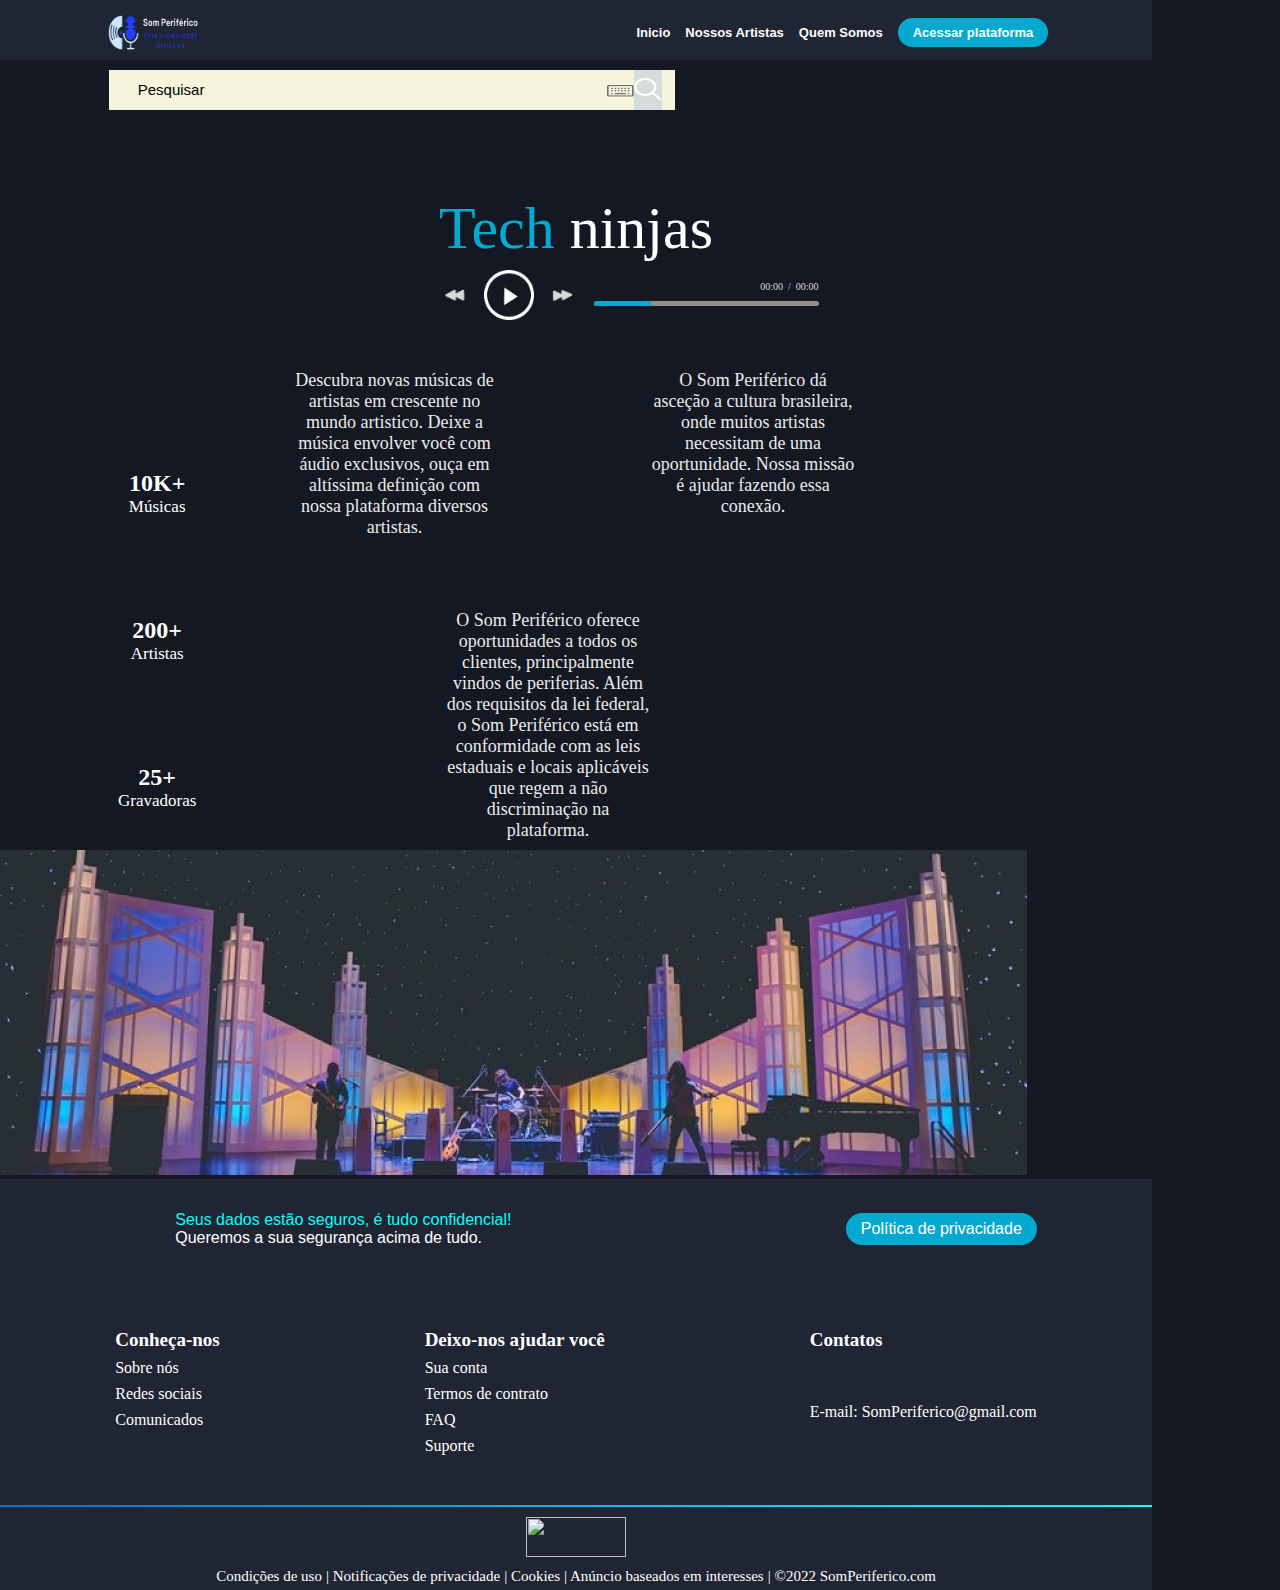
==== Empregador/index.html @ e1237bff "subindo projeto" ====
<!DOCTYPE html>
<html lang="pt-br">

<head>
    <meta charset="UTF-8">
    <meta http-equiv="X-UA-Compatible" content="IE=edge">
    <meta name="viewport" content="width=device-width, initial-scale=1.0">
    <link rel="stylesheet" href="./css/style.css">
    <title>Login Empregador</title>
</head>

<body>
    <main>
        <header>
            <nav>
                <img src="img/som_horizontal-1-removebg-preview 1.png" alt="logo" id="logo">

                <ul class="menu-principal" id="menu-principal">
                    <li> <a href="#">Inicio</a> </li>
                    <li> <a href="#">Nossos Artistas</a> </li>
                    <li> <a href="#">Quem Somos</a> </li>
                    <li> <a href="./login/index.html" class="acessar">Acessar plataforma</a> </li>
                </ul>
            </nav>
        </header>

        <div id="sub-header">


            <div id="barra">
                <input type="search" id="search" name="search" placeholder="Pesquisar">
                <img src="img/teclado.png" alt="teclado" id="teclado">

            </div>

            <button type="submit" aria-label="search" id="searche">
                <img src="img/search.png">
            </button>
           
            <div id="perfil" alt="perfil">
                <img src="img/amanda.jpg" alt="perfil">
            </div>
        </div>

        <section class="section-1">
            <div class="esquerda">
                <span class="titulo pulsar"><span>Tech</span> ninjas</span>
                <div class="player">
                    <img src="img/back.png" alt="" class="back" id="back" />
                    <img src="img/play.png" alt="" class="play" id="play" />
                    <img src="img/next.png" alt="" class="next" id="next" />
                    <div class="progresso">
                        <span>
                            <span class="atual" id="atual">00:00 </span> &nbsp; / &nbsp; <span class="total" id="total">
                                00:00</span>
                        </span>
                        <input type="range" class="" id="progresso" value="25">
                    </div>
                </div>
            </div>
        </section>

        <section id="section2">
            <article>
                <h2 class="parceirasMais">10K+</h2>
                <p class="nameParcerias">Músicas</p>

                <h2 class="parceirasMais">200+</h2>
                <p class="nameParcerias">Artistas</p>

                <h2 class="parceirasMais">25+</h2>
                <p class="nameParcerias">Gravadoras</p>
            </article>
        </section>

        <section id="section3">
            <article>
                <div class="txtsSct3" id="txt1Sct3">
                    <p>Descubra novas músicas de artistas em crescente no mundo artistico.
                        Deixe a música envolver você com áudio exclusivos, ouça em altíssima definição com nossa
                        plataforma diversos artistas.</p>
                </div>

                <div class="txtsSct3">
                    <p>O Som Periférico dá asceção a cultura brasileira, onde muitos artistas necessitam de uma
                        oportunidade. Nossa missão é ajudar fazendo essa conexão.</p>
                </div>

                <div class="txtsSct3">
                    <p>O Som Periférico oferece oportunidades a todos os clientes, principalmente vindos de periferias.
                        Além dos requisitos da lei federal, o Som Periférico está em conformidade com as leis estaduais
                        e locais aplicáveis ​​que regem a não discriminação na plataforma.</p>
                </div>

            </article>




        </section>
        <div class="backimage"><img src="img/bkd.png" alt="" id="bkd"></div>

  




        <footer>
            <div class="privacidade">
                <div>
                    <img src="./img/home/cadeado.png" alt="">
                    <div>
                        <p class="destaque">Seus dados estão seguros, é tudo confidencial!</p>
                        <p>Queremos a sua segurança acima de tudo.</p>
                    </div>
                </div>
                <div>

                    <a href="#" class="acessar">Política de privacidade</a>
                </div>
            </div>
            <div class="navegacao">
                <div>
                    <h5>Conheça-nos</h5>
                    <span>Sobre nós</span>
                    <span>Redes sociais</span>
                    <span>Comunicados</span>
                </div>
                <div>
                    <h5>Deixo-nos ajudar você</h5>
                    <span>Sua conta</span>
                    <span>Termos de contrato</span>
                    <span>FAQ</span>
                    <span>Suporte</span>
                </div>
                <div>
                    <h5>Contatos</h5>
                    <div class="redes">
                        <img src="./img/home/face.png" alt="" />
                        <img src="./img/home/insta.png" alt="" />
                        <img src="./img/home/twitter.png" alt="" />
                    </div>
                    <br>
                    <span>E-mail: SomPeriferico@gmail.com</span>
                </div>
            </div>
            <div class="fim-footer">
                <img src="/img/newl.png" class="logo" alt="">
                <div>
                    <span>Condições de uso</span>
                    <span> | </span>
                    <span>Notificações de privacidade</span>
                    <span> | </span>
                    <span>Cookies</span>
                    <span> | </span>
                    <span>Anúncio baseados em interesses</span>
                    <span> | </span>
                    <span>&copy;2022 SomPeriferico.com</span>
                </div>
            </div>
        </footer>


</body>

</html>
---- Empregador/css/style.css ----
* {
    margin: 0;
    padding: 0;
    box-sizing: border-box;
}

body {
    font-family: "Alef";
    background-color: #141822;
    width: 100%;
    height: 800px;
}

main {
    width: 90%;

}

header {
    background-color: #1f2532;
    width: 100%;
    height: 60px;
}

a {
    color: inherit;
    text-decoration: none;
}

li {
    list-style: none;
}



header nav {
    display: flex;
    justify-content: space-between;
    width: 82%;
    margin: 0 auto;
    padding: 30px 0;
    padding-top: 15px;
    align-items: center;
}

#logo {
    width: 100px;
    height: 35px;
}

.menu-principal {
    color: #fff;
    display: flex;
    gap: 15px;
    font-size: 13px;
    font-family: "Roboto", sans-serif;
    font-weight: 600;
}

.acessar {
    color: #fff;
    background-color: #05a9d0;
    padding: 7px 15px;
    border-radius: 25px;
}

/* ---------------------------------------------- */

#sub-header {
    width: 81.5%;
    /*background-color: rgb(246, 246, 0); */
    height: 40px;
    display: flex;
    margin-left: 9.5%;
    justify-content: space-between;

    text-align: center;

}

#menu_icon {
    width: 100%;
    height: 27px;
    display: flex;
}

#menu-hamburguer {
    height: 20px;
    margin-top: 10px;
    justify-content: center;
}

#barra {

    justify-content: center;
    display: flex;
    flex-direction: row;
}

#search {
   margin-top: 10px;
    width: 566px;
    background-color: beige;
    height: 40px;
    border: none;
    float: left;
}

#teclado {
    
    width: 26.62px;
    height: 11.5px;
    margin-left: -68px;
    margin-top: 25px;
}

#searche {
    margin-top: 10px;
    width: 66px;
    height: 40px;
    background-color: rgba(189, 201, 215, 0.58);
    cursor: pointer;
    border: none;
    margin-right: 605px;
  
}

#searche:hover {
    background-color: rgba(41, 67, 96, 0.58);
    border: none;
}

#mic {
    height: 30px;
    margin-left: 72px;
    margin-top: 5px;

}

#perfil img {
    width: 40px;
    height: 40px;
    border-radius: 100%;
    /* background-color: aqua; */
    margin-left: 75px;
}

/* ---------------------------------------------- */
.section-1 {
    padding-top: 44px;
    padding-bottom: 50px;
    display: flex;
    font-family: 'Breve-Sans-Text-Medium';
    font-weight: 500;
    overflow-x: hidden;
}

.section-1 .esquerda {
    color: #fff;
    width: 50%;
    display: flex;
    flex-direction: column;
    align-items: center;
    padding-top: 50px;
    margin-left: 25%;
}

.section-1 .titulo span {
    color: #05a9d0;
}

.section-1 .titulo {
    font-size: 60px;
}

.section-1 .esquerda p {
    font-size: 50px;
    width: 75%;
    margin-top: 15px;
    margin-left: 125px;
    line-height: 0.9;
}

.section-1 .esquerda .player {
    margin-top: 7px;
}

.section-1 .esquerda .player {
    display: flex;
    gap: 5px;
    margin-left: 110px;
    align-items: center;
}

.esquerda .player span {
    display: flex;
    justify-content: flex-end;
}

.back,
.next {
    width: 25px;
    height: 15px;
    cursor: pointer;
}

.play {
    cursor: pointer;
    width: 50px;
    height: 50px;
    margin: 0 10px;
}

.progresso {
    margin-left: 15px;
    width: 225px;
}

.progresso span {
    font-size: 10px;
    color: #d9d9d9;
}

.progresso input {
    overflow: hidden;
    width: 100%;
    -webkit-appearance: none;
    height: 5px;
    border-radius: 10px;
    background-color: #948b8b;
    cursor: pointer;
}

.progresso input::-webkit-slider-thumb {
    -webkit-appearance: none;
    width: 1px;
    height: 20px;
    background: #05a9d0;
    box-shadow: -400px 0 0 400px #05a9d0;
}

.pulse {
    animation: pulse 0.7s infinite;

    animation-direction: alternate;
    -webkit-animation-name: pulse;
    animation-name: pulse;
}

@-webkit-keyframes pulse {
    0% {
        /* -webkit-transform: scale(1); */
        -webkit-filter: brightness(100%);
    }

    100% {
        /* -webkit-transform: scale(1.1); */
        -webkit-filter: brightness(200%);
    }
}

@keyframes pulse {
    0% {
        /* transform: scale(1); */
        filter: brightness(100%);
    }

    100% {
        /* transform: scale(1.1); */
        filter: brightness(200%);
    }
}

#section2 {
    width: 20%;
    height: 450px;
    /* background-color: rebeccapurple; */
    margin-left: 42px;
    float: left;
}

.parceirasMais {
    font-size: 48px bold;
    text-align: center;
    font-family: 'BreveSansText-SemiBolda';
    color: white;
    padding-top: 100px;
}

.nameParcerias {
    font-size: 17px;
    font-family: 'BreveSansText-Medium';
    color: white;
    text-align: center;
}

#section3 {
    width: 76%;
    height: 249px;
    margin-left: 25px;
    /* background: tomato; */
    margin-left: 292px;
}

#txt1Sct3 {
    margin-left: 0px;
}

.txtsSct3 {
    width: 205px;
    height: 240px;
    font-size: 18px;
    font-style: normal;
    color: rgb(235, 235, 235);
    text-align: center;
    float: left;
    margin-left: 153.5px;
}
::placeholder
{

    color: rgb(0, 0, 0);
    font-size: 15px;
    font-style: normal;
    text-align: start;
    padding-left: 5%;
}

#bkd {


 
}

#musicos {
    width: 100%;
    height: 992px;
    /* background-color: aquamarine; */
    clear: both;
   margin-top: 200px;
}

#generos1 {
    background-color: #3C3C44;
    color: #05A9D0;
}

#generos1 h2 {
    margin-left: 40px;

}

#artistas {
    justify-content: space-between;
    display: flex;
    flex-direction: column;
}

/*-------------------section-container.-----------------------------*/


h1 {
    text-align: center;
    margin: 1em 0;
    font-family: sans-serif;
}

.container {
    /* background-color: aqua; */
    bottom: 965px;
    position: absolute;
    padding: 15px;
    max-width: 100%;
    height: 390px;
    margin: 0 auto;
}

.gallery-wrapper {
    overflow-x: auto;
}

.arrow-left,
.arrow-right {
    position: absolute;
    top: 0;
    left: 0;
    right: auto;
    bottom: 0;
    font-size: 20px;
    line-height: 250px;
    width: 40px;
    height: 390px;
    color: #fff;
    transition: all 600ms ease-in-out;
    background: linear-gradient(to left, transparent 0%, black 200%);
    opacity: 0.3;
    cursor: pointer;
    border: none;
}

.arrow-left:hover,
.arrow-right:hover {
    opacity: 1;
}

.arrow-right {
    right: 0;
    left: auto;
    text-align: right;
    background: linear-gradient(to right, transparent 0%, black 200%);
}
/*------------------------------------*/    


h1 {
    text-align: center;
    margin: 1em 0;
    font-family: sans-serif;
}

.container {
    position: relative;
    padding: 15px;
    max-width: 90%;
    margin: 0 auto;
}

.gallery-wrapper {
    overflow-x: auto;
}

.arrow-left,
.arrow-right {
    position: absolute;
    top: 0;
    left: 0;
    right: auto;
    bottom: 0;
    font-size: 20px;
    line-height: 250px;
    width: 40px;
    height: 280px;
    color: #fff;
    transition: all 600ms ease-in-out;
    background: linear-gradient(to left, transparent 0%, black 200%);
    opacity: 0.3;
    cursor: pointer;
    border: none;
}

.arrow-left:hover,
.arrow-right:hover {
    opacity: 1;
}

.arrow-right {
    right: 0;
    left: auto;
    text-align: right;
    background: linear-gradient(to right, transparent 0%, black 200%);
}

.gallery {
    display: flex;
    flex-flow: row nowrap;
    gap: 15px;
}

.item {
    width: 250px;
    height: 250px;
    flex-shrink: 0;
    transition: all 600ms ease-in-out;
    opacity: 0.5;
}

.current-item {
    opacity: 1;
}
/*------------------------------------------*/
.perfil {
    position: absolute;
    width: 263.55px;
    height: 358.17px;
    background: #1F2532;
    box-shadow: 0px 0px 5.98984px rgba(0, 0, 0, 0.8);
    border-radius: 11.9797px;
}

#luz {
    position: absolute;
    width: 251.39px;
    height: 272.66px;
    left: 20.25px;
    top: 99px;
    background: linear-gradient(90deg, rgba(0, 113, 227, 0.2) 0%, rgba(11, 252, 250, 0.2) 30.21%, rgba(11, 252, 250, 0.2) 69.79%, rgba(0, 113, 227, 0.2) 100%);
    filter: blur(33.5431px);
    transform: rotate(2deg);
}
.img_perfil{
    position: absolute;
    top: 27px;
    left: 47px;
    width: 204.54px;
    height: 204.54px;
    border-radius: 50%;
}
.txt-perfil{
    text-align: center;
    width: 100%;
    position: absolute;
    color: #fff;
    margin-top: 275px;
}


.perfil-II {
    position: relative;
    width: 263.55px;
    height: 358.17px;
    background: #1F2532;
    box-shadow: 0px 0px 5.98984px rgba(0, 0, 0, 0.8);
    border-radius: 11.9797px;
    left: 295px;
}

#luz-II {
    position: absolute;
    width: 251.39px;
    height: 272.66px;
    left: 20.25px;
    top: 99px;
    background: linear-gradient(90deg, rgba(0, 113, 227, 0.2) 0%, rgba(11, 252, 250, 0.2) 30.21%, rgba(11, 252, 250, 0.2) 69.79%, rgba(0, 113, 227, 0.2) 100%);
    filter: blur(33.5431px);
    transform: rotate(2deg);
}
.txt-perfil-II{
    text-align: center;
    width: 100%;
    position: absolute;
    color: #fff;
    margin-top: 275px;
}
.img_perfil-II{
    position: relative;
    bottom:  341px;
    left: 325px;
    width: 204.54px;
    height: 204.54px;
    border-radius: 50%;
}

/*------------------------------------------------*/

.perfil-III {
    position: relative;
    width: 263.55px;
    height: 358.17px;
    background: #1F2532;
    box-shadow: 0px 0px 5.98984px rgba(0, 0, 0, 0.8);
    border-radius: 11.9797px;
    left: 595px;
    bottom: 565px;
}

#luz-III {
    position: absolute;
    width: 251.39px;
    height: 272.66px;
    left: 20.25px;
    top: 99px;
    background: linear-gradient(90deg, rgba(0, 113, 227, 0.2) 0%, rgba(11, 252, 250, 0.2) 30.21%, rgba(11, 252, 250, 0.2) 69.79%, rgba(0, 113, 227, 0.2) 100%);
    filter: blur(33.5431px);
    transform: rotate(2deg);
}
.txt-perfil-III{
    text-align: center;
    width: 100%;
    position: relative;
    color: #fff;
    top: 270px;
}
.img_perfil-III{
    position: absolute;
    top:  35px;
    left: 640px;
    width: 204.54px;
    height: 204.54px;
    border-radius: 50%;
}


.perfil-IV {
    position: relative;
    width: 263.55px;
    height: 358.17px;
    background: #1F2532;
    box-shadow: 0px 0px 5.98984px rgba(0, 0, 0, 0.8);
    border-radius: 11.9797px;
    left: 882px;
    bottom:  925px;
}

#luz-IV {
    position: relative;
    width: 251.39px;
    height: 272.66px;
    left: 20.25px;
    top: 99px;
    background: linear-gradient(90deg, rgba(0, 113, 227, 0.2) 0%, rgba(11, 252, 250, 0.2) 30.21%, rgba(11, 252, 250, 0.2) 69.79%, rgba(0, 113, 227, 0.2) 100%);
    filter: blur(33.5431px);
    transform: rotate(2deg);
}
.txt-perfil-IV{
    text-align: center;
    width: 100%;
    position: absolute;
    color: #fff;
    top: 270px;
}
.img_perfil-IV{
    position: relative;
    bottom:  1260px;
    left: 910px;
    width: 204.54px;
    height: 204.54px;
    border-radius: 50%;
    clear: both;
}

/*----------------------------------------*/



footer {
    width: 100%;
    background-color: #1f2532;
    padding-bottom: 5px;
}

footer .privacidade {
    width: 80%;
    margin: 0 auto;
    display: flex;
    justify-content: space-between;
    height: 100px;
}

.privacidade > div {
    display: flex;
    align-items: center;
    color: #fff;
    font-family: "Alef", sans-serif;
}

.privacidade .destaque {
    color: #0bfcfa;
}

.privacidade img {
    width: 50px;
    margin-right: 10px;
}

.privacidade a {
    height: auto;
    /* opacity: 0.9; */
}

footer .navegacao {
    width: 80%;
    margin: 50px auto;
    display: flex;
    justify-content: space-between;
}

footer .navegacao div {
    color: #fff;
    display: flex;
    flex-direction: column;
    gap: 0.5em;
}

footer .navegacao div h5 {
    font-size: 19px;
}

.fim-footer {
    color: #fff;
    text-align: center;

    border-top: 2px solid transparent;
    border-image: linear-gradient(90deg, #0071e3 1.31%, #0bfcfa 100%);
    border-image-slice: 1;
    padding-top: 10px;
}

.fim-footer img {
    width: 100px;
    height: 40px;
    margin-bottom: 10px;
}

.fim-footer span {
    font-size: 15px;
}

.redes {
    width: 150px;
    display: flex;
    flex-direction: row !important;
    justify-content: space-between;
    padding-top: 10px;
}

.redes img {
    width: 30px;
}
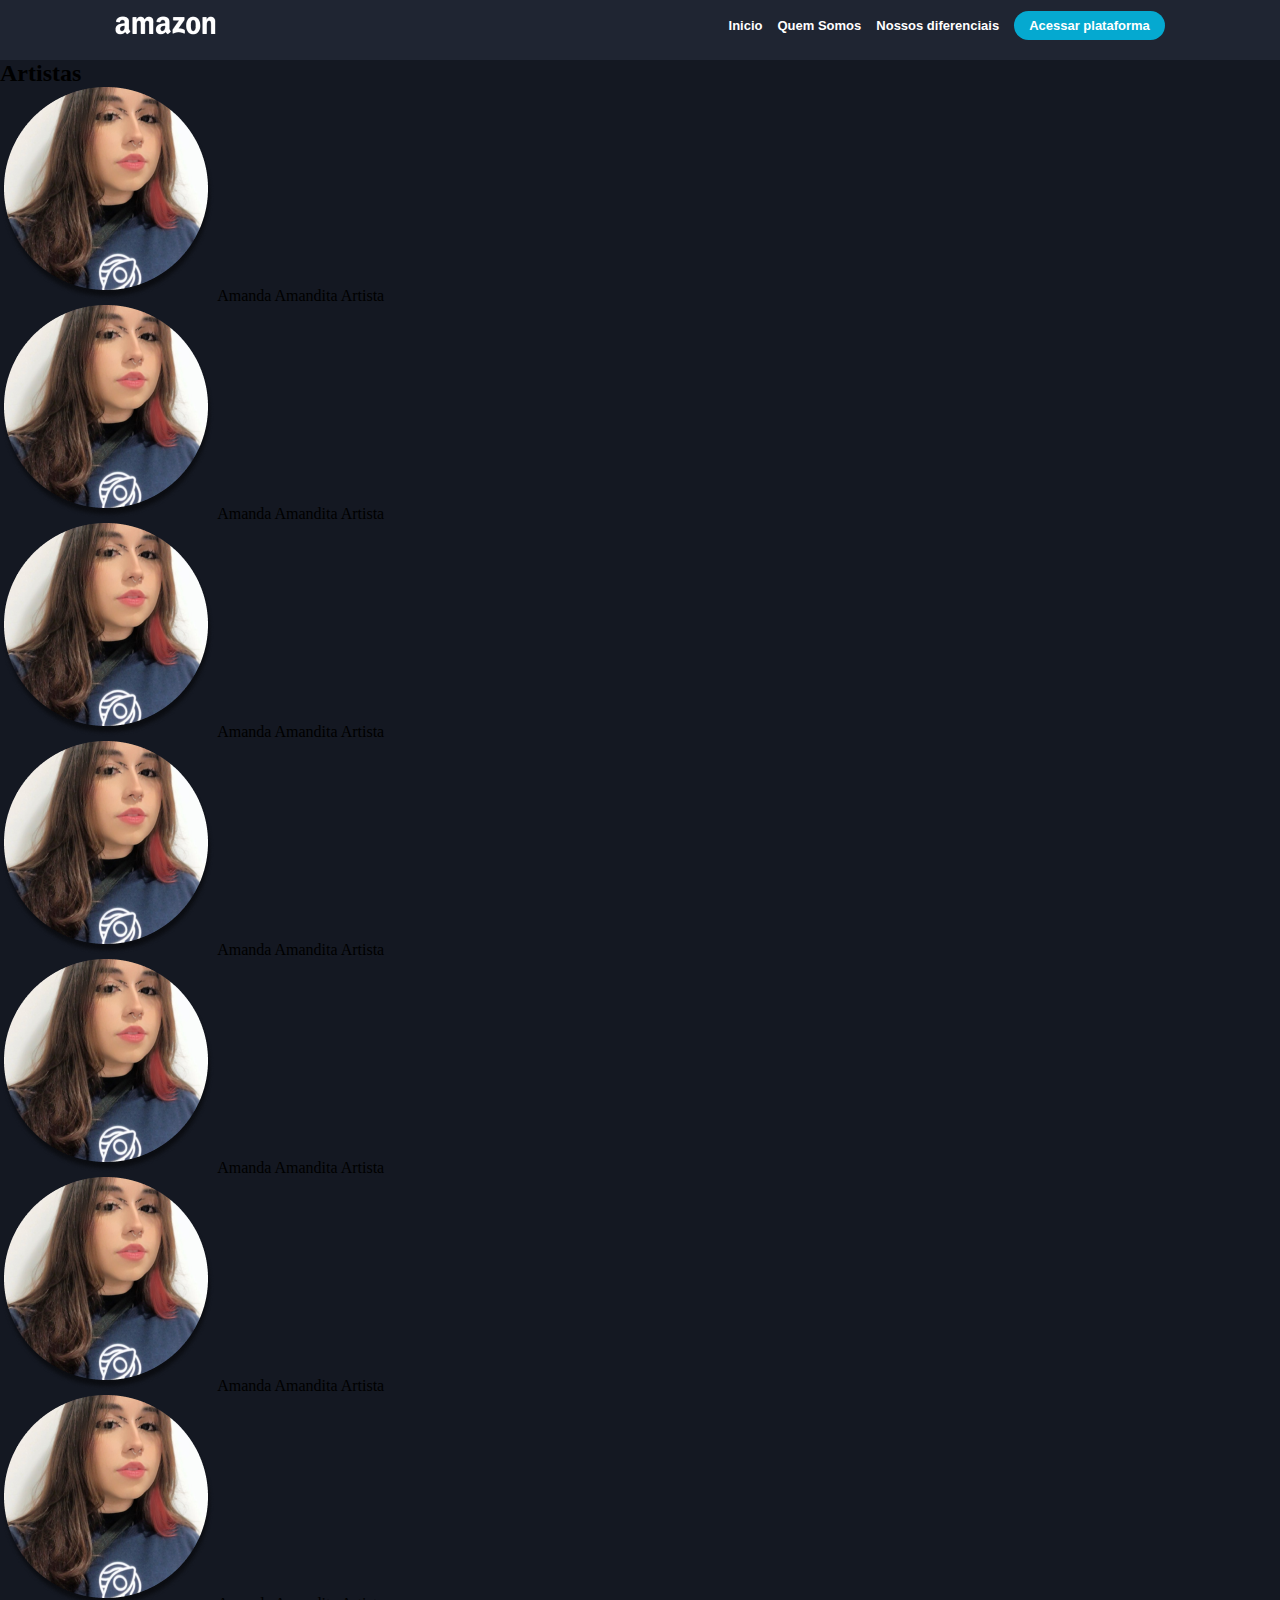
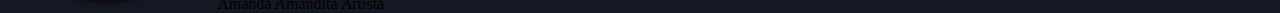
==== commit fed36744: "ajuste" ====
--- a/Empregador/index.html
+++ b/Empregador/index.html
@@ -1,166 +1,89 @@
 <!DOCTYPE html>
-<html lang="pt-br">
-
-<head>
-    <meta charset="UTF-8">
-    <meta http-equiv="X-UA-Compatible" content="IE=edge">
-    <meta name="viewport" content="width=device-width, initial-scale=1.0">
-    <link rel="stylesheet" href="./css/style.css">
-    <title>Login Empregador</title>
-</head>
-
-<body>
-    <main>
+<html lang="en">
+    <head>
+        <meta charset="UTF-8" />
+        <meta http-equiv="X-UA-Compatible" content="IE=edge" />
+        <meta name="viewport" content="width=device-width, initial-scale=1.0" />
+        <title>Document</title>
+        <link rel="stylesheet" href="./css/style.css" />
+    </head>
+    <body>
         <header>
             <nav>
-                <img src="img/som_horizontal-1-removebg-preview 1.png" alt="logo" id="logo">
+                <img src="../../img/home/logo.png" alt="logo" class="logo" />
 
                 <ul class="menu-principal" id="menu-principal">
-                    <li> <a href="#">Inicio</a> </li>
-                    <li> <a href="#">Nossos Artistas</a> </li>
-                    <li> <a href="#">Quem Somos</a> </li>
-                    <li> <a href="./login/index.html" class="acessar">Acessar plataforma</a> </li>
+                    <li><a href="../index.html">Inicio</a></li>
+                    <li><a href="#quemSomos">Quem Somos</a></li>
+                    <li><a href="#diferenciais">Nossos diferenciais</a></li>
+                    <li>
+                        <a href="./index.html" class="acessar"
+                            >Acessar plataforma</a
+                        >
+                    </li>
                 </ul>
             </nav>
         </header>
 
-        <div id="sub-header">
+        <main>
+            <h2>Artistas</h2>
+            <div class="artistas">
+                <a href="../Perfil/meuPerfil.html">
+                    <div class="artista">
+                        <img src="../Perfil/img/amanda.png" alt="" />
+                        <span>Amanda Amandita</span>
+                        <span>Artista</span>
+                    </div>
+                </a>
 
+                <a href="../Perfil/meuPerfil.html">
+                    <div class="artista">
+                        <img src="../Perfil/img/amanda.png" alt="" />
+                        <span>Amanda Amandita</span>
+                        <span>Artista</span>
+                    </div>
+                </a>
 
-            <div id="barra">
-                <input type="search" id="search" name="search" placeholder="Pesquisar">
-                <img src="img/teclado.png" alt="teclado" id="teclado">
+                <a href="../Perfil/meuPerfil.html">
+                    <div class="artista">
+                        <img src="../Perfil/img/amanda.png" alt="" />
+                        <span>Amanda Amandita</span>
+                        <span>Artista</span>
+                    </div>
+                </a>
 
+                <a href="../Perfil/meuPerfil.html">
+                    <div class="artista">
+                        <img src="../Perfil/img/amanda.png" alt="" />
+                        <span>Amanda Amandita</span>
+                        <span>Artista</span>
+                    </div>
+                </a>
+
+                <a href="../Perfil/meuPerfil.html">
+                    <div class="artista">
+                        <img src="../Perfil/img/amanda.png" alt="" />
+                        <span>Amanda Amandita</span>
+                        <span>Artista</span>
+                    </div>
+                </a>
+
+                <a href="../Perfil/meuPerfil.html">
+                    <div class="artista">
+                        <img src="../Perfil/img/amanda.png" alt="" />
+                        <span>Amanda Amandita</span>
+                        <span>Artista</span>
+                    </div>
+                </a>
+
+                <a href="../Perfil/meuPerfil.html">
+                    <div class="artista">
+                        <img src="../Perfil/img/amanda.png" alt="" />
+                        <span>Amanda Amandita</span>
+                        <span>Artista</span>
+                    </div>
+                </a>
             </div>
-
-            <button type="submit" aria-label="search" id="searche">
-                <img src="img/search.png">
-            </button>
-           
-            <div id="perfil" alt="perfil">
-                <img src="img/amanda.jpg" alt="perfil">
-            </div>
-        </div>
-
-        <section class="section-1">
-            <div class="esquerda">
-                <span class="titulo pulsar"><span>Tech</span> ninjas</span>
-                <div class="player">
-                    <img src="img/back.png" alt="" class="back" id="back" />
-                    <img src="img/play.png" alt="" class="play" id="play" />
-                    <img src="img/next.png" alt="" class="next" id="next" />
-                    <div class="progresso">
-                        <span>
-                            <span class="atual" id="atual">00:00 </span> &nbsp; / &nbsp; <span class="total" id="total">
-                                00:00</span>
-                        </span>
-                        <input type="range" class="" id="progresso" value="25">
-                    </div>
-                </div>
-            </div>
-        </section>
-
-        <section id="section2">
-            <article>
-                <h2 class="parceirasMais">10K+</h2>
-                <p class="nameParcerias">Músicas</p>
-
-                <h2 class="parceirasMais">200+</h2>
-                <p class="nameParcerias">Artistas</p>
-
-                <h2 class="parceirasMais">25+</h2>
-                <p class="nameParcerias">Gravadoras</p>
-            </article>
-        </section>
-
-        <section id="section3">
-            <article>
-                <div class="txtsSct3" id="txt1Sct3">
-                    <p>Descubra novas músicas de artistas em crescente no mundo artistico.
-                        Deixe a música envolver você com áudio exclusivos, ouça em altíssima definição com nossa
-                        plataforma diversos artistas.</p>
-                </div>
-
-                <div class="txtsSct3">
-                    <p>O Som Periférico dá asceção a cultura brasileira, onde muitos artistas necessitam de uma
-                        oportunidade. Nossa missão é ajudar fazendo essa conexão.</p>
-                </div>
-
-                <div class="txtsSct3">
-                    <p>O Som Periférico oferece oportunidades a todos os clientes, principalmente vindos de periferias.
-                        Além dos requisitos da lei federal, o Som Periférico está em conformidade com as leis estaduais
-                        e locais aplicáveis ​​que regem a não discriminação na plataforma.</p>
-                </div>
-
-            </article>
-
-
-
-
-        </section>
-        <div class="backimage"><img src="img/bkd.png" alt="" id="bkd"></div>
-
-  
-
-
-
-
-        <footer>
-            <div class="privacidade">
-                <div>
-                    <img src="./img/home/cadeado.png" alt="">
-                    <div>
-                        <p class="destaque">Seus dados estão seguros, é tudo confidencial!</p>
-                        <p>Queremos a sua segurança acima de tudo.</p>
-                    </div>
-                </div>
-                <div>
-
-                    <a href="#" class="acessar">Política de privacidade</a>
-                </div>
-            </div>
-            <div class="navegacao">
-                <div>
-                    <h5>Conheça-nos</h5>
-                    <span>Sobre nós</span>
-                    <span>Redes sociais</span>
-                    <span>Comunicados</span>
-                </div>
-                <div>
-                    <h5>Deixo-nos ajudar você</h5>
-                    <span>Sua conta</span>
-                    <span>Termos de contrato</span>
-                    <span>FAQ</span>
-                    <span>Suporte</span>
-                </div>
-                <div>
-                    <h5>Contatos</h5>
-                    <div class="redes">
-                        <img src="./img/home/face.png" alt="" />
-                        <img src="./img/home/insta.png" alt="" />
-                        <img src="./img/home/twitter.png" alt="" />
-                    </div>
-                    <br>
-                    <span>E-mail: SomPeriferico@gmail.com</span>
-                </div>
-            </div>
-            <div class="fim-footer">
-                <img src="/img/newl.png" class="logo" alt="">
-                <div>
-                    <span>Condições de uso</span>
-                    <span> | </span>
-                    <span>Notificações de privacidade</span>
-                    <span> | </span>
-                    <span>Cookies</span>
-                    <span> | </span>
-                    <span>Anúncio baseados em interesses</span>
-                    <span> | </span>
-                    <span>&copy;2022 SomPeriferico.com</span>
-                </div>
-            </div>
-        </footer>
-
-
-</body>
-
-</html>+        </main>
+    </body>
+</html>
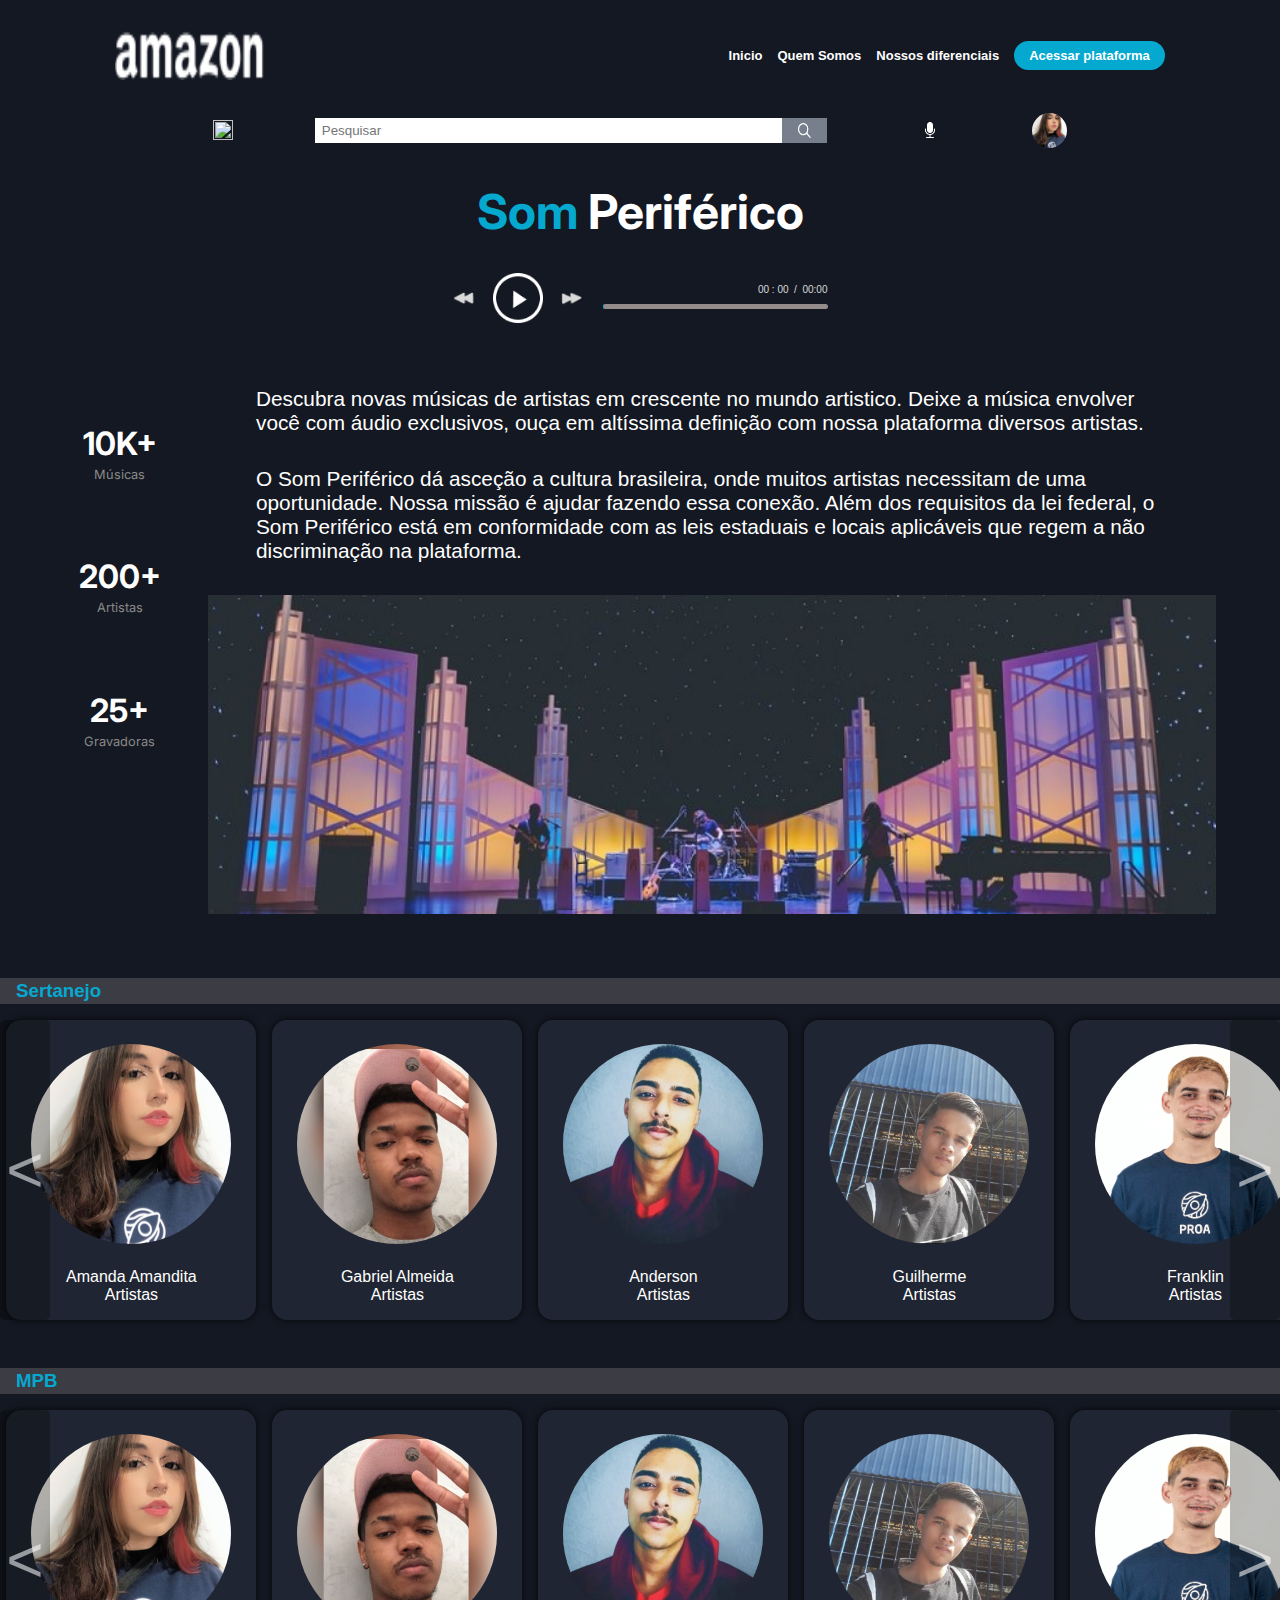
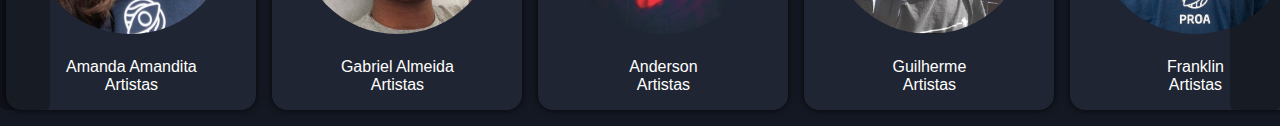
==== commit c24a33d6: "Fazendo alterações na pagina contratante" ====
--- a/Empregador/index.html
+++ b/Empregador/index.html
@@ -23,67 +23,219 @@
                     </li>
                 </ul>
             </nav>
+            <div class="pesquisar">
+                <img src="../img/home/menu.png" alt="" class="menu-icon" />
+                <div class="pesquisa">
+                    <input type="text" name="" id="" placeholder="Pesquisar" />
+                    <a href="#">
+                        <img src="./img/search.png" alt="" />
+                    </a>
+                </div>
+                <img src="./img/mic.png" alt="" />
+                <img src="./img/amanda.jpg" alt="" class="perfil" />
+            </div>
         </header>
 
         <main>
-            <h2>Artistas</h2>
-            <div class="artistas">
-                <a href="../Perfil/meuPerfil.html">
-                    <div class="artista">
-                        <img src="../Perfil/img/amanda.png" alt="" />
-                        <span>Amanda Amandita</span>
-                        <span>Artista</span>
-                    </div>
-                </a>
-
-                <a href="../Perfil/meuPerfil.html">
-                    <div class="artista">
-                        <img src="../Perfil/img/amanda.png" alt="" />
-                        <span>Amanda Amandita</span>
-                        <span>Artista</span>
-                    </div>
-                </a>
-
-                <a href="../Perfil/meuPerfil.html">
-                    <div class="artista">
-                        <img src="../Perfil/img/amanda.png" alt="" />
-                        <span>Amanda Amandita</span>
-                        <span>Artista</span>
-                    </div>
-                </a>
-
-                <a href="../Perfil/meuPerfil.html">
-                    <div class="artista">
-                        <img src="../Perfil/img/amanda.png" alt="" />
-                        <span>Amanda Amandita</span>
-                        <span>Artista</span>
-                    </div>
-                </a>
-
-                <a href="../Perfil/meuPerfil.html">
-                    <div class="artista">
-                        <img src="../Perfil/img/amanda.png" alt="" />
-                        <span>Amanda Amandita</span>
-                        <span>Artista</span>
-                    </div>
-                </a>
-
-                <a href="../Perfil/meuPerfil.html">
-                    <div class="artista">
-                        <img src="../Perfil/img/amanda.png" alt="" />
-                        <span>Amanda Amandita</span>
-                        <span>Artista</span>
-                    </div>
-                </a>
-
-                <a href="../Perfil/meuPerfil.html">
-                    <div class="artista">
-                        <img src="../Perfil/img/amanda.png" alt="" />
-                        <span>Amanda Amandita</span>
-                        <span>Artista</span>
-                    </div>
-                </a>
-            </div>
+            <section class="principal">
+                <h1><span>Som</span> Periférico</h1>
+                <div class="player">
+                    <img
+                        src="../img/home/back.png"
+                        alt=""
+                        class="back"
+                        id="back"
+                    />
+                    <img
+                        src="../img/home/play.png"
+                        alt=""
+                        class="play"
+                        id="play"
+                    />
+                    <img
+                        src="../img/home/next.png"
+                        alt=""
+                        class="next"
+                        id="next"
+                    />
+                    <div class="progresso">
+                        <span>
+                            <span class="atual" id="atual">00:00 </span>
+                            &nbsp; / &nbsp;
+                            <span class="total" id="total"> 00:00</span>
+                        </span>
+                        <input
+                            type="range"
+                            class=""
+                            id="progresso"
+                            value="25"
+                        />
+                    </div>
+                </div>
+                <div class="conteudo-1">
+                    <div class="esquerda">
+                        <div>
+                            <h4>10K+</h4>
+                            <span>Músicas</span>
+                        </div>
+                        <div>
+                            <h4>200+</h4>
+                            <span>Artistas</span>
+                        </div>
+                        <div>
+                            <h4>25+</h4>
+                            <span>Gravadoras</span>
+                        </div>
+                    </div>
+
+                    <div class="direita">
+                        <p>
+                            Descubra novas músicas de artistas em crescente no
+                            mundo artistico. Deixe a música envolver você com
+                            áudio exclusivos, ouça em altíssima definição com
+                            nossa plataforma diversos artistas.
+                        </p>
+
+                        <p>
+                            O Som Periférico dá asceção a cultura brasileira,
+                            onde muitos artistas necessitam de uma oportunidade.
+                            Nossa missão é ajudar fazendo essa conexão. Além dos
+                            requisitos da lei federal, o Som Periférico está em
+                            conformidade com as leis estaduais e locais
+                            aplicáveis que regem a não discriminação na
+                            plataforma.
+                        </p>
+                        <img src="./img/bkd.png" alt="" />
+                    </div>
+                </div>
+            </section>
+
+            <section class="container-artistas">
+                <h3>Sertanejo</h3>
+                <div class="voltar" id="leftArrow">
+                    <p><</p>
+                </div>
+                <div class="avancar" id="rightArrow">
+                    <p>></p>
+                </div>
+
+                <div class="artistas" id="carousel">
+                    <div class="artista card">
+                        <img
+                            src="./img/amanda.jpg"
+                            alt=""
+                            class="foto-artista"
+                        />
+                        <span class="nome">Amanda Amandita</span>
+                        <span>Artistas</span>
+                    </div>
+
+                    <div class="artista card">
+                        <img
+                            src="./img/almeida.jpg"
+                            alt=""
+                            class="foto-artista"
+                        />
+                        <span class="nome">Gabriel Almeida</span>
+                        <span>Artistas</span>
+                    </div>
+
+                    <div class="artista card">
+                        <img
+                            src="./img/Andersom.jpg"
+                            alt=""
+                            class="foto-artista"
+                        />
+                        <span class="nome">Anderson</span>
+                        <span>Artistas</span>
+                    </div>
+
+                    <div class="artista card">
+                        <img
+                            src="./img/Guilherme.jpg"
+                            alt=""
+                            class="foto-artista"
+                        />
+                        <span class="nome">Guilherme</span>
+                        <span>Artistas</span>
+                    </div>
+
+                    <div class="artista card">
+                        <img
+                            src="./img/Frankle Souza da Silva.jpg"
+                            alt=""
+                            class="foto-artista"
+                        />
+                        <span class="nome">Franklin</span>
+                        <span>Artistas</span>
+                    </div>
+                </div>
+            </section>
+
+            <section class="container-artistas">
+                <h3>MPB</h3>
+                <div class="voltar" id="leftArrow2">
+                    <p><</p>
+                </div>
+                <div class="avancar" id="rightArrow2">
+                    <p>></p>
+                </div>
+
+                <div class="artistas" id="carousel2">
+                    <div class="artista card2">
+                        <img
+                            src="./img/amanda.jpg"
+                            alt=""
+                            class="foto-artista"
+                        />
+                        <span class="nome">Amanda Amandita</span>
+                        <span>Artistas</span>
+                    </div>
+
+                    <div class="artista card2">
+                        <img
+                            src="./img/almeida.jpg"
+                            alt=""
+                            class="foto-artista"
+                        />
+                        <span class="nome">Gabriel Almeida</span>
+                        <span>Artistas</span>
+                    </div>
+
+                    <div class="artista card2">
+                        <img
+                            src="./img/Andersom.jpg"
+                            alt=""
+                            class="foto-artista"
+                        />
+                        <span class="nome">Anderson</span>
+                        <span>Artistas</span>
+                    </div>
+
+                    <div class="artista card2">
+                        <img
+                            src="./img/Guilherme.jpg"
+                            alt=""
+                            class="foto-artista"
+                        />
+                        <span class="nome">Guilherme</span>
+                        <span>Artistas</span>
+                    </div>
+
+                    <div class="artista card2">
+                        <img
+                            src="./img/Frankle Souza da Silva.jpg"
+                            alt=""
+                            class="foto-artista"
+                        />
+                        <span class="nome">Franklin</span>
+                        <span>Artistas</span>
+                    </div>
+                </div>
+            </section>
         </main>
+
+        <audio src="" id="audio"></audio>
+        <script src="./js/index.js"></script>
     </body>
 </html>
--- a/Empregador/css/style.css
+++ b/Empregador/css/style.css
@@ -1,25 +1,19 @@
+@import url("https://fonts.googleapis.com/css2?family=Inter&display=swap");
+
 * {
     margin: 0;
     padding: 0;
     box-sizing: border-box;
+    animation: all 1s ease-in-out;
+}
+
+img {
+    max-width: 100%;
 }
 
 body {
-    font-family: "Alef";
+    font-family: "Roboto", sans-serif;
     background-color: #141822;
-    width: 100%;
-    height: 800px;
-}
-
-main {
-    width: 90%;
-
-}
-
-header {
-    background-color: #1f2532;
-    width: 100%;
-    height: 60px;
 }
 
 a {
@@ -31,21 +25,23 @@
     list-style: none;
 }
 
-
-
-header nav {
+header {
+    width: 100%;
+}
+
+header nav,
+header .pesquisar {
     display: flex;
     justify-content: space-between;
     width: 82%;
     margin: 0 auto;
     padding: 30px 0;
-    padding-top: 15px;
-    align-items: center;
-}
-
-#logo {
-    width: 100px;
-    height: 35px;
+    align-items: center;
+}
+
+.logo {
+    width: 150px;
+    height: 50px;
 }
 
 .menu-principal {
@@ -64,135 +60,109 @@
     border-radius: 25px;
 }
 
-/* ---------------------------------------------- */
-
-#sub-header {
-    width: 81.5%;
-    /*background-color: rgb(246, 246, 0); */
-    height: 40px;
-    display: flex;
-    margin-left: 9.5%;
-    justify-content: space-between;
-
+.pesquisar .menu-icon {
+    width: 20px;
+    height: 20px;
+}
+
+.pesquisar .pesquisa a img {
+    width: 15px;
+    height: 15px;
+}
+
+.pesquisar .perfil {
+    width: 35px;
+    height: 35px;
+    border-radius: 50%;
+}
+
+header .pesquisar {
+    padding: 0 1rem;
+}
+
+.pesquisa {
+    height: 25px;
+    width: 40vw;
+}
+
+.pesquisar {
+    justify-content: space-evenly !important;
+}
+
+.pesquisa input {
+    height: 100%;
+    width: 100%;
+    padding: 0 0.4rem;
+    border: none;
+}
+
+.pesquisar .pesquisa,
+.pesquisar .pesquisa a {
+    display: flex;
+    align-items: center;
+}
+
+.pesquisar .pesquisa a {
+    height: 100%;
+    padding: 0 1rem;
+    background-color: #767f8b;
+}
+
+/* ------------------------------ */
+
+main {
+    width: 100%;
+    height: 100px;
+    padding-top: 2rem;
+}
+
+main .principal .conteudo-1 {
+    display: flex;
+    height: auto;
+    gap: 2rem;
+    padding: 2rem 4rem;
+
+    color: #fff;
+}
+
+main .esquerda {
+    display: flex;
+    flex-direction: column;
+    justify-content: space-around;
+    height: 400px;
+    width: 10%;
     text-align: center;
-
-}
-
-#menu_icon {
-    width: 100%;
-    height: 27px;
-    display: flex;
-}
-
-#menu-hamburguer {
-    height: 20px;
-    margin-top: 10px;
-    justify-content: center;
-}
-
-#barra {
-
-    justify-content: center;
-    display: flex;
-    flex-direction: row;
-}
-
-#search {
-   margin-top: 10px;
-    width: 566px;
-    background-color: beige;
-    height: 40px;
-    border: none;
-    float: left;
-}
-
-#teclado {
-    
-    width: 26.62px;
-    height: 11.5px;
-    margin-left: -68px;
-    margin-top: 25px;
-}
-
-#searche {
-    margin-top: 10px;
-    width: 66px;
-    height: 40px;
-    background-color: rgba(189, 201, 215, 0.58);
-    cursor: pointer;
-    border: none;
-    margin-right: 605px;
-  
-}
-
-#searche:hover {
-    background-color: rgba(41, 67, 96, 0.58);
-    border: none;
-}
-
-#mic {
-    height: 30px;
-    margin-left: 72px;
-    margin-top: 5px;
-
-}
-
-#perfil img {
-    width: 40px;
-    height: 40px;
-    border-radius: 100%;
-    /* background-color: aqua; */
-    margin-left: 75px;
-}
-
-/* ---------------------------------------------- */
-.section-1 {
-    padding-top: 44px;
-    padding-bottom: 50px;
-    display: flex;
-    font-family: 'Breve-Sans-Text-Medium';
-    font-weight: 500;
-    overflow-x: hidden;
-}
-
-.section-1 .esquerda {
-    color: #fff;
-    width: 50%;
+    font-family: "Inter";
+}
+
+main .esquerda div h4 {
+    font-size: 2rem;
+}
+
+main .esquerda div span {
+    font-size: 0.8rem;
+    color: #888;
+}
+
+main .direita {
+    width: 90%;
     display: flex;
     flex-direction: column;
-    align-items: center;
-    padding-top: 50px;
-    margin-left: 25%;
-}
-
-.section-1 .titulo span {
-    color: #05a9d0;
-}
-
-.section-1 .titulo {
-    font-size: 60px;
-}
-
-.section-1 .esquerda p {
-    font-size: 50px;
-    width: 75%;
-    margin-top: 15px;
-    margin-left: 125px;
-    line-height: 0.9;
-}
-
-.section-1 .esquerda .player {
-    margin-top: 7px;
-}
-
-.section-1 .esquerda .player {
+    gap: 2rem;
+    font-size: 1.3rem;
+}
+
+main .direita p {
+    margin: 0 3rem;
+}
+
+.player {
     display: flex;
     gap: 5px;
-    margin-left: 110px;
-    align-items: center;
-}
-
-.esquerda .player span {
+    align-items: center;
+}
+
+.player span {
     display: flex;
     justify-content: flex-end;
 }
@@ -239,480 +209,94 @@
     box-shadow: -400px 0 0 400px #05a9d0;
 }
 
-.pulse {
-    animation: pulse 0.7s infinite;
-
-    animation-direction: alternate;
-    -webkit-animation-name: pulse;
-    animation-name: pulse;
-}
-
-@-webkit-keyframes pulse {
-    0% {
-        /* -webkit-transform: scale(1); */
-        -webkit-filter: brightness(100%);
-    }
-
-    100% {
-        /* -webkit-transform: scale(1.1); */
-        -webkit-filter: brightness(200%);
-    }
-}
-
-@keyframes pulse {
-    0% {
-        /* transform: scale(1); */
-        filter: brightness(100%);
-    }
-
-    100% {
-        /* transform: scale(1.1); */
-        filter: brightness(200%);
-    }
-}
-
-#section2 {
-    width: 20%;
-    height: 450px;
-    /* background-color: rebeccapurple; */
-    margin-left: 42px;
-    float: left;
-}
-
-.parceirasMais {
-    font-size: 48px bold;
+.principal h1 {
+    color: #fff;
     text-align: center;
-    font-family: 'BreveSansText-SemiBolda';
-    color: white;
-    padding-top: 100px;
-}
-
-.nameParcerias {
-    font-size: 17px;
-    font-family: 'BreveSansText-Medium';
-    color: white;
+    font-size: 3rem;
+    font-family: "Inter";
+}
+
+.principal h1 span {
+    color: #05a9d0;
+}
+
+.player {
+    margin: 2rem auto;
+    display: flex;
+    justify-content: center;
+}
+
+.container-artistas {
+    margin: 2rem auto;
+    position: relative;
+}
+
+.container-artistas > h3 {
+    width: 100%;
+    text-align: left;
+    padding: 2px 1rem;
+    background-color: #3c3c44;
+    color: #05a9d0;
+    margin-top: 2rem;
+}
+
+.artistas {
+    overflow-x: hidden;
+    display: flex;
+    padding: 1rem 0.4rem;
+    gap: 1rem;
+}
+
+.artista {
+    flex-shrink: 0;
+    width: 250px;
+    height: 300px;
     text-align: center;
-}
-
-#section3 {
-    width: 76%;
-    height: 249px;
-    margin-left: 25px;
-    /* background: tomato; */
-    margin-left: 292px;
-}
-
-#txt1Sct3 {
-    margin-left: 0px;
-}
-
-.txtsSct3 {
-    width: 205px;
-    height: 240px;
-    font-size: 18px;
-    font-style: normal;
-    color: rgb(235, 235, 235);
-    text-align: center;
-    float: left;
-    margin-left: 153.5px;
-}
-::placeholder
-{
-
-    color: rgb(0, 0, 0);
-    font-size: 15px;
-    font-style: normal;
-    text-align: start;
-    padding-left: 5%;
-}
-
-#bkd {
-
-
- 
-}
-
-#musicos {
-    width: 100%;
-    height: 992px;
-    /* background-color: aquamarine; */
-    clear: both;
-   margin-top: 200px;
-}
-
-#generos1 {
-    background-color: #3C3C44;
-    color: #05A9D0;
-}
-
-#generos1 h2 {
-    margin-left: 40px;
-
-}
-
-#artistas {
-    justify-content: space-between;
+    color: #fff;
+
+    padding: 1.5rem;
+    background: #1f2532;
+    box-shadow: 0px 0px 7.51349px rgba(0, 0, 0, 0.8);
+    border-radius: 15.027px;
+
     display: flex;
     flex-direction: column;
-}
-
-/*-------------------section-container.-----------------------------*/
-
-
-h1 {
-    text-align: center;
-    margin: 1em 0;
-    font-family: sans-serif;
-}
-
-.container {
-    /* background-color: aqua; */
-    bottom: 965px;
+    align-items: center;
+}
+
+.artista img {
+    border-radius: 50%;
+    width: 200px;
+    height: 200px;
+    margin-bottom: 1.5rem;
+}
+
+.voltar p,
+.avancar p {
+    background-color: #000;
+    height: 300px;
+    width: 50px;
+    font-size: 4rem;
+    display: flex;
+    justify-content: center;
+    align-items: center;
+    background-color: rgba(0, 0, 0, 0.267);
+    color: rgba(255, 255, 255, 0.555);
+    border-radius: 5px;
+}
+
+.voltar,
+.avancar {
     position: absolute;
-    padding: 15px;
-    max-width: 100%;
-    height: 390px;
-    margin: 0 auto;
-}
-
-.gallery-wrapper {
-    overflow-x: auto;
-}
-
-.arrow-left,
-.arrow-right {
-    position: absolute;
-    top: 0;
+    z-index: 5;
+    cursor: pointer;
+    bottom: 1rem;
+}
+
+.voltar {
     left: 0;
-    right: auto;
-    bottom: 0;
-    font-size: 20px;
-    line-height: 250px;
-    width: 40px;
-    height: 390px;
-    color: #fff;
-    transition: all 600ms ease-in-out;
-    background: linear-gradient(to left, transparent 0%, black 200%);
-    opacity: 0.3;
-    cursor: pointer;
-    border: none;
-}
-
-.arrow-left:hover,
-.arrow-right:hover {
-    opacity: 1;
-}
-
-.arrow-right {
+}
+
+.avancar {
     right: 0;
-    left: auto;
-    text-align: right;
-    background: linear-gradient(to right, transparent 0%, black 200%);
-}
-/*------------------------------------*/    
-
-
-h1 {
-    text-align: center;
-    margin: 1em 0;
-    font-family: sans-serif;
-}
-
-.container {
-    position: relative;
-    padding: 15px;
-    max-width: 90%;
-    margin: 0 auto;
-}
-
-.gallery-wrapper {
-    overflow-x: auto;
-}
-
-.arrow-left,
-.arrow-right {
-    position: absolute;
-    top: 0;
-    left: 0;
-    right: auto;
-    bottom: 0;
-    font-size: 20px;
-    line-height: 250px;
-    width: 40px;
-    height: 280px;
-    color: #fff;
-    transition: all 600ms ease-in-out;
-    background: linear-gradient(to left, transparent 0%, black 200%);
-    opacity: 0.3;
-    cursor: pointer;
-    border: none;
-}
-
-.arrow-left:hover,
-.arrow-right:hover {
-    opacity: 1;
-}
-
-.arrow-right {
-    right: 0;
-    left: auto;
-    text-align: right;
-    background: linear-gradient(to right, transparent 0%, black 200%);
-}
-
-.gallery {
-    display: flex;
-    flex-flow: row nowrap;
-    gap: 15px;
-}
-
-.item {
-    width: 250px;
-    height: 250px;
-    flex-shrink: 0;
-    transition: all 600ms ease-in-out;
-    opacity: 0.5;
-}
-
-.current-item {
-    opacity: 1;
-}
-/*------------------------------------------*/
-.perfil {
-    position: absolute;
-    width: 263.55px;
-    height: 358.17px;
-    background: #1F2532;
-    box-shadow: 0px 0px 5.98984px rgba(0, 0, 0, 0.8);
-    border-radius: 11.9797px;
-}
-
-#luz {
-    position: absolute;
-    width: 251.39px;
-    height: 272.66px;
-    left: 20.25px;
-    top: 99px;
-    background: linear-gradient(90deg, rgba(0, 113, 227, 0.2) 0%, rgba(11, 252, 250, 0.2) 30.21%, rgba(11, 252, 250, 0.2) 69.79%, rgba(0, 113, 227, 0.2) 100%);
-    filter: blur(33.5431px);
-    transform: rotate(2deg);
-}
-.img_perfil{
-    position: absolute;
-    top: 27px;
-    left: 47px;
-    width: 204.54px;
-    height: 204.54px;
-    border-radius: 50%;
-}
-.txt-perfil{
-    text-align: center;
-    width: 100%;
-    position: absolute;
-    color: #fff;
-    margin-top: 275px;
-}
-
-
-.perfil-II {
-    position: relative;
-    width: 263.55px;
-    height: 358.17px;
-    background: #1F2532;
-    box-shadow: 0px 0px 5.98984px rgba(0, 0, 0, 0.8);
-    border-radius: 11.9797px;
-    left: 295px;
-}
-
-#luz-II {
-    position: absolute;
-    width: 251.39px;
-    height: 272.66px;
-    left: 20.25px;
-    top: 99px;
-    background: linear-gradient(90deg, rgba(0, 113, 227, 0.2) 0%, rgba(11, 252, 250, 0.2) 30.21%, rgba(11, 252, 250, 0.2) 69.79%, rgba(0, 113, 227, 0.2) 100%);
-    filter: blur(33.5431px);
-    transform: rotate(2deg);
-}
-.txt-perfil-II{
-    text-align: center;
-    width: 100%;
-    position: absolute;
-    color: #fff;
-    margin-top: 275px;
-}
-.img_perfil-II{
-    position: relative;
-    bottom:  341px;
-    left: 325px;
-    width: 204.54px;
-    height: 204.54px;
-    border-radius: 50%;
-}
-
-/*------------------------------------------------*/
-
-.perfil-III {
-    position: relative;
-    width: 263.55px;
-    height: 358.17px;
-    background: #1F2532;
-    box-shadow: 0px 0px 5.98984px rgba(0, 0, 0, 0.8);
-    border-radius: 11.9797px;
-    left: 595px;
-    bottom: 565px;
-}
-
-#luz-III {
-    position: absolute;
-    width: 251.39px;
-    height: 272.66px;
-    left: 20.25px;
-    top: 99px;
-    background: linear-gradient(90deg, rgba(0, 113, 227, 0.2) 0%, rgba(11, 252, 250, 0.2) 30.21%, rgba(11, 252, 250, 0.2) 69.79%, rgba(0, 113, 227, 0.2) 100%);
-    filter: blur(33.5431px);
-    transform: rotate(2deg);
-}
-.txt-perfil-III{
-    text-align: center;
-    width: 100%;
-    position: relative;
-    color: #fff;
-    top: 270px;
-}
-.img_perfil-III{
-    position: absolute;
-    top:  35px;
-    left: 640px;
-    width: 204.54px;
-    height: 204.54px;
-    border-radius: 50%;
-}
-
-
-.perfil-IV {
-    position: relative;
-    width: 263.55px;
-    height: 358.17px;
-    background: #1F2532;
-    box-shadow: 0px 0px 5.98984px rgba(0, 0, 0, 0.8);
-    border-radius: 11.9797px;
-    left: 882px;
-    bottom:  925px;
-}
-
-#luz-IV {
-    position: relative;
-    width: 251.39px;
-    height: 272.66px;
-    left: 20.25px;
-    top: 99px;
-    background: linear-gradient(90deg, rgba(0, 113, 227, 0.2) 0%, rgba(11, 252, 250, 0.2) 30.21%, rgba(11, 252, 250, 0.2) 69.79%, rgba(0, 113, 227, 0.2) 100%);
-    filter: blur(33.5431px);
-    transform: rotate(2deg);
-}
-.txt-perfil-IV{
-    text-align: center;
-    width: 100%;
-    position: absolute;
-    color: #fff;
-    top: 270px;
-}
-.img_perfil-IV{
-    position: relative;
-    bottom:  1260px;
-    left: 910px;
-    width: 204.54px;
-    height: 204.54px;
-    border-radius: 50%;
-    clear: both;
-}
-
-/*----------------------------------------*/
-
-
-
-footer {
-    width: 100%;
-    background-color: #1f2532;
-    padding-bottom: 5px;
-}
-
-footer .privacidade {
-    width: 80%;
-    margin: 0 auto;
-    display: flex;
-    justify-content: space-between;
-    height: 100px;
-}
-
-.privacidade > div {
-    display: flex;
-    align-items: center;
-    color: #fff;
-    font-family: "Alef", sans-serif;
-}
-
-.privacidade .destaque {
-    color: #0bfcfa;
-}
-
-.privacidade img {
-    width: 50px;
-    margin-right: 10px;
-}
-
-.privacidade a {
-    height: auto;
-    /* opacity: 0.9; */
-}
-
-footer .navegacao {
-    width: 80%;
-    margin: 50px auto;
-    display: flex;
-    justify-content: space-between;
-}
-
-footer .navegacao div {
-    color: #fff;
-    display: flex;
-    flex-direction: column;
-    gap: 0.5em;
-}
-
-footer .navegacao div h5 {
-    font-size: 19px;
-}
-
-.fim-footer {
-    color: #fff;
-    text-align: center;
-
-    border-top: 2px solid transparent;
-    border-image: linear-gradient(90deg, #0071e3 1.31%, #0bfcfa 100%);
-    border-image-slice: 1;
-    padding-top: 10px;
-}
-
-.fim-footer img {
-    width: 100px;
-    height: 40px;
-    margin-bottom: 10px;
-}
-
-.fim-footer span {
-    font-size: 15px;
-}
-
-.redes {
-    width: 150px;
-    display: flex;
-    flex-direction: row !important;
-    justify-content: space-between;
-    padding-top: 10px;
-}
-
-.redes img {
-    width: 30px;
-}+}
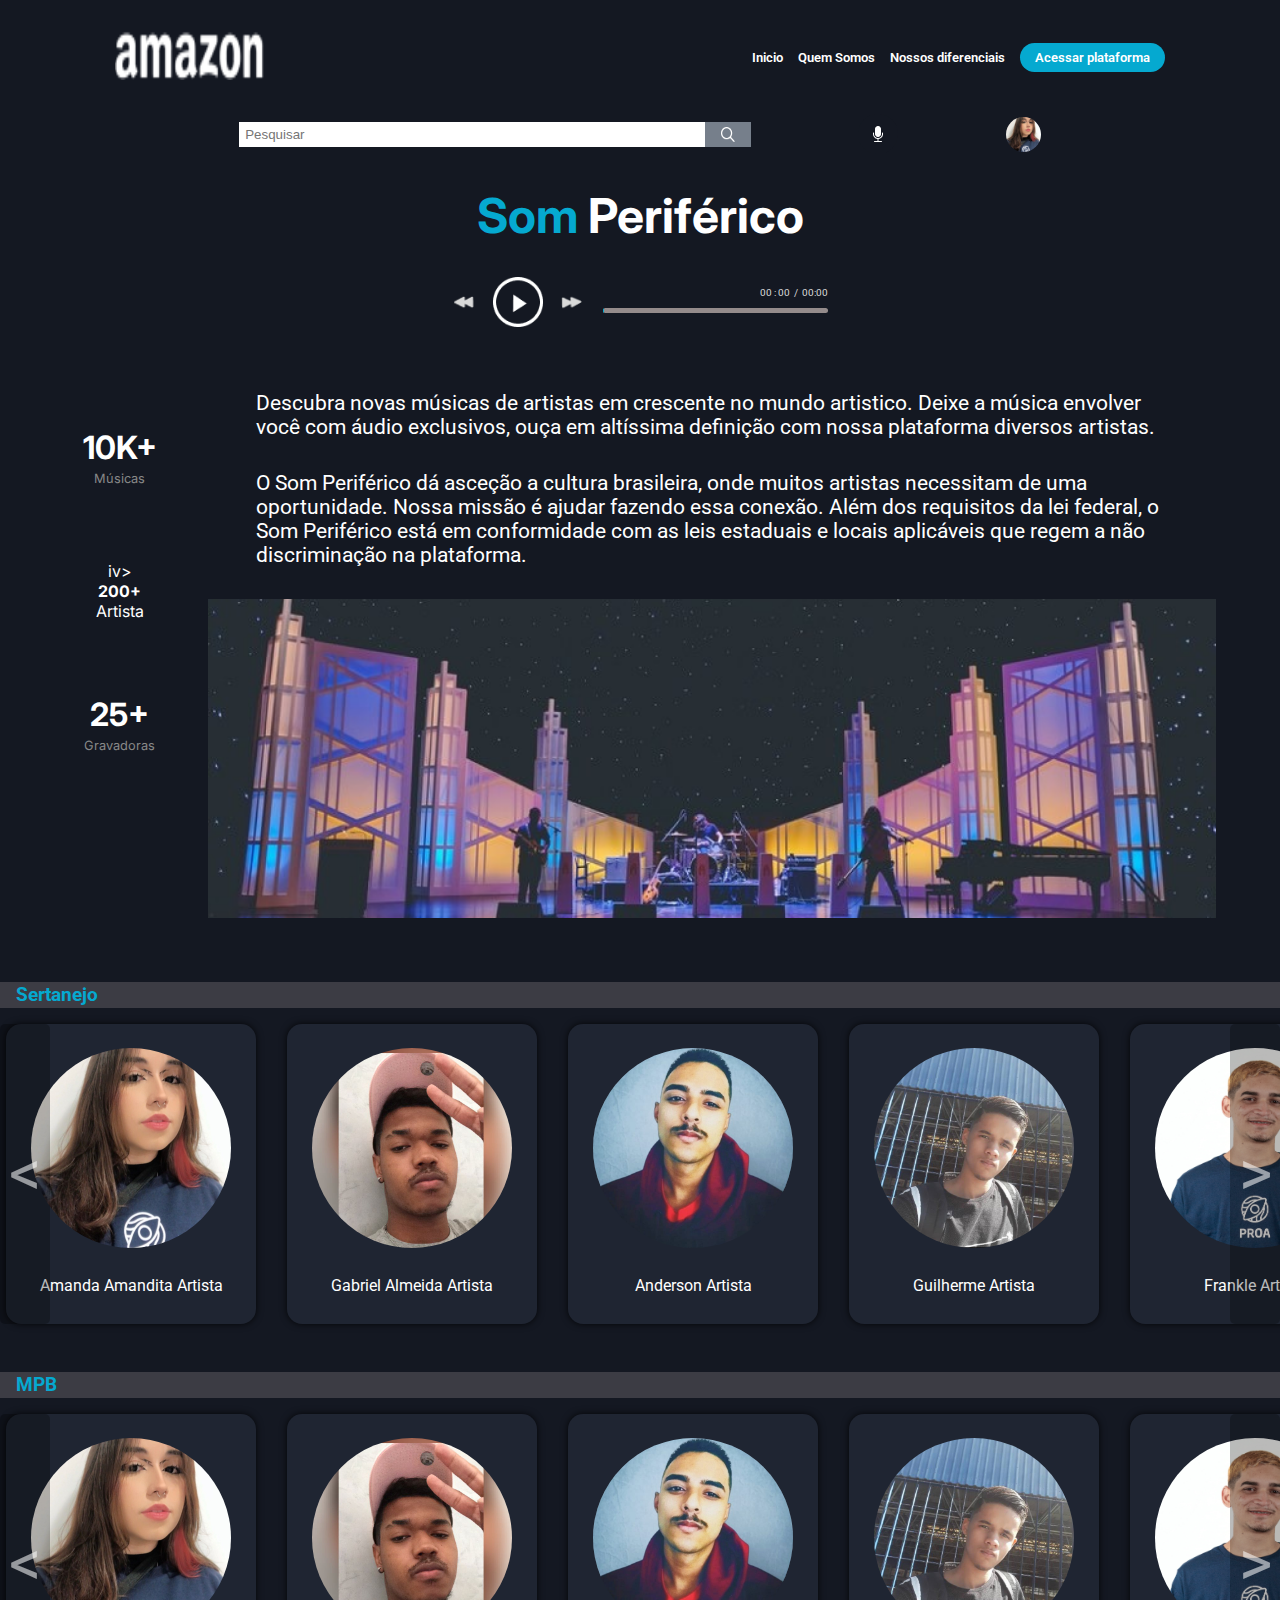
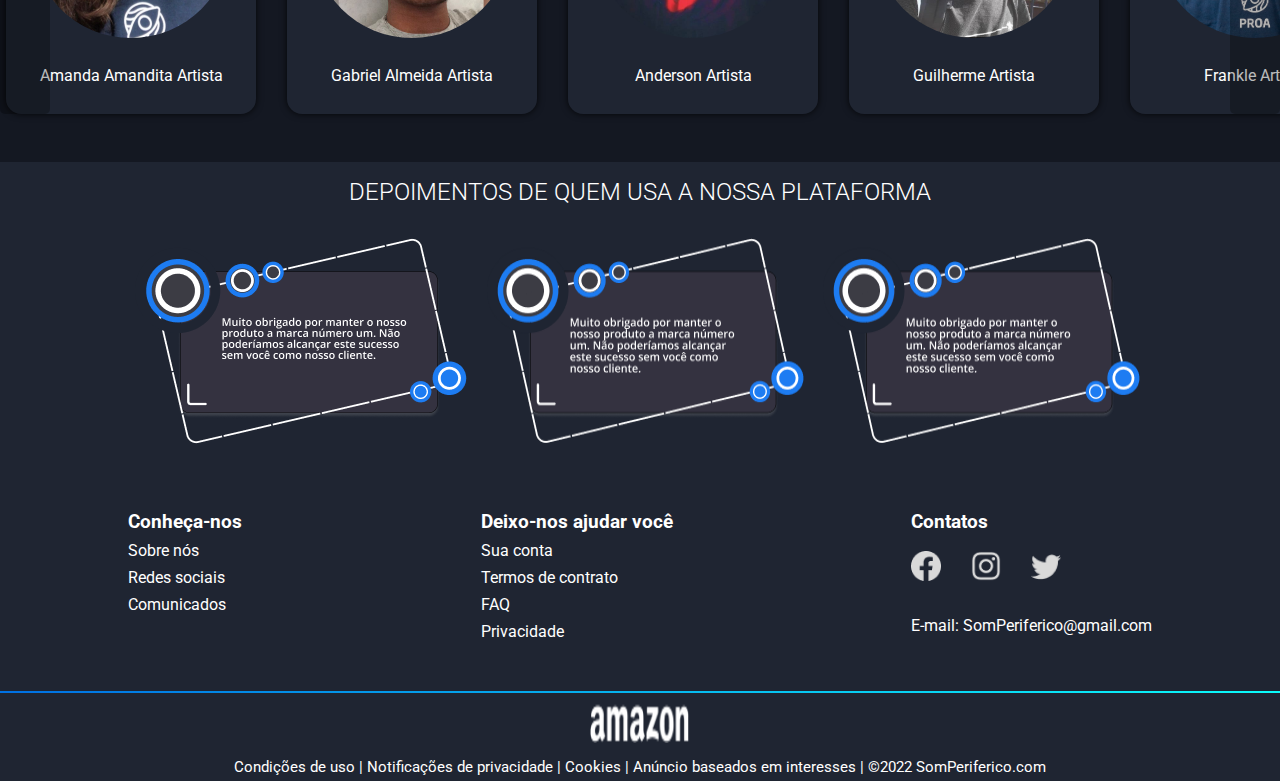
==== commit 8a02304c: "Contratantes" ====
--- a/Empregador/index.html
+++ b/Empregador/index.html
@@ -1,241 +1,286 @@
 <!DOCTYPE html>
 <html lang="en">
-    <head>
-        <meta charset="UTF-8" />
-        <meta http-equiv="X-UA-Compatible" content="IE=edge" />
-        <meta name="viewport" content="width=device-width, initial-scale=1.0" />
-        <title>Document</title>
-        <link rel="stylesheet" href="./css/style.css" />
-    </head>
-    <body>
-        <header>
-            <nav>
-                <img src="../../img/home/logo.png" alt="logo" class="logo" />
-
-                <ul class="menu-principal" id="menu-principal">
-                    <li><a href="../index.html">Inicio</a></li>
-                    <li><a href="#quemSomos">Quem Somos</a></li>
-                    <li><a href="#diferenciais">Nossos diferenciais</a></li>
-                    <li>
-                        <a href="./index.html" class="acessar"
-                            >Acessar plataforma</a
-                        >
-                    </li>
-                </ul>
-            </nav>
-            <div class="pesquisar">
-                <img src="../img/home/menu.png" alt="" class="menu-icon" />
-                <div class="pesquisa">
-                    <input type="text" name="" id="" placeholder="Pesquisar" />
-                    <a href="#">
-                        <img src="./img/search.png" alt="" />
-                    </a>
-                </div>
-                <img src="./img/mic.png" alt="" />
-                <img src="./img/amanda.jpg" alt="" class="perfil" />
+  <head>
+    <meta charset="UTF-8" />
+    <meta http-equiv="X-UA-Compatible" content="IE=edge" />
+    <meta name="viewport" content="width=device-width, initial-scale=1.0" />
+    <title>Document</title>
+
+    <link
+      rel="stylesheet"
+      href="https://cdnjs.cloudflare.com/ajax/libs/slick-carousel/1.7.1/slick.css"
+    />
+    <link
+      rel="stylesheet"
+      href="https://cdnjs.cloudflare.com/ajax/libs/slick-carousel/1.7.1/slick-theme.css
+    "
+    />
+    <script
+      src="https://code.jquery.com/jquery-3.6.1.js"
+      integrity="sha256-3zlB5s2uwoUzrXK3BT7AX3FyvojsraNFxCc2vC/7pNI="
+      crossorigin="anonymous"
+    ></script>
+    <script
+      type="text/javascript"
+      src="http://cdn.jsdelivr.net/jquery.slick/1.3.15/slick.min.js"
+    ></script>
+
+    <link rel="stylesheet" href="./css/style.css" />
+    <link rel="stylesheet" href="../css/fonts.css" />
+  </head>
+  <body>
+    <header>
+      <nav>
+        <a href="../index.html">
+            <img src="../img/home/logo.png" alt="logo" class="logo pointer" />
+        </a>
+
+        <div class="menu-icon pointer" id="menu-icon-principal">
+          <img src="../img/home/menu.png" alt="icone de menu" />
+        </div>
+
+        <ul class="menu-principal" id="menu-principal">
+          <li><a href="../index.html">Inicio</a></li>
+          <li><a href="#quemSomos">Quem Somos</a></li>
+          <li><a href="#diferenciais">Nossos diferenciais</a></li>
+          <li>
+            <a href="./index.html" class="acessar">Acessar plataforma</a>
+          </li>
+        </ul>
+      </nav>
+      <div class="pesquisar">
+        <!-- <img src="../img/home/menu.png" alt="" class="menu-icon" id="menu-icon-filtro" /> -->
+        <div class="pesquisa">
+          <input type="text" name="" id="" placeholder="Pesquisar" />
+          <a href="#">
+            <img src="./img/search.png" alt="" />
+          </a>
+        </div>
+        <img src="./img/mic.png" alt="" class="pointer" />
+        <img src="./img/amanda.jpg" alt="" class="perfil pointer" />
+      </div>
+    </header>
+
+    <main>
+      <section class="principal">
+        <h1><span>Som</span> Periférico</h1>
+        <div class="player">
+          <img src="../img/home/back.png" alt="" class="back" id="back" />
+          <img src="../img/home/play.png" alt="" class="play" id="play" />
+          <img src="../img/home/next.png" alt="" class="next" id="next" />
+          <div class="progresso">
+            <span>
+              <span class="atual" id="atual">00:00 </span>
+              &nbsp; / &nbsp;
+              <span class="total" id="total"> 00:00</span>
+            </span>
+            <input type="range" class="" id="progresso" value="25" />
+          </div>
+        </div>
+        <div class="conteudo-1">
+          <div class="esquerda">
+            <div>
+              <h4>10K+</h4>
+              <span>Músicas</span>
             </div>
-        </header>
-
-        <main>
-            <section class="principal">
-                <h1><span>Som</span> Periférico</h1>
-                <div class="player">
-                    <img
-                        src="../img/home/back.png"
-                        alt=""
-                        class="back"
-                        id="back"
-                    />
-                    <img
-                        src="../img/home/play.png"
-                        alt=""
-                        class="play"
-                        id="play"
-                    />
-                    <img
-                        src="../img/home/next.png"
-                        alt=""
-                        class="next"
-                        id="next"
-                    />
-                    <div class="progresso">
-                        <span>
-                            <span class="atual" id="atual">00:00 </span>
-                            &nbsp; / &nbsp;
-                            <span class="total" id="total"> 00:00</span>
-                        </span>
-                        <input
-                            type="range"
-                            class=""
-                            id="progresso"
-                            value="25"
-                        />
-                    </div>
-                </div>
-                <div class="conteudo-1">
-                    <div class="esquerda">
-                        <div>
-                            <h4>10K+</h4>
-                            <span>Músicas</span>
-                        </div>
-                        <div>
-                            <h4>200+</h4>
-                            <span>Artistas</span>
-                        </div>
-                        <div>
-                            <h4>25+</h4>
-                            <span>Gravadoras</span>
-                        </div>
-                    </div>
-
-                    <div class="direita">
-                        <p>
-                            Descubra novas músicas de artistas em crescente no
-                            mundo artistico. Deixe a música envolver você com
-                            áudio exclusivos, ouça em altíssima definição com
-                            nossa plataforma diversos artistas.
-                        </p>
-
-                        <p>
-                            O Som Periférico dá asceção a cultura brasileira,
-                            onde muitos artistas necessitam de uma oportunidade.
-                            Nossa missão é ajudar fazendo essa conexão. Além dos
-                            requisitos da lei federal, o Som Periférico está em
-                            conformidade com as leis estaduais e locais
-                            aplicáveis que regem a não discriminação na
-                            plataforma.
-                        </p>
-                        <img src="./img/bkd.png" alt="" />
-                    </div>
-                </div>
-            </section>
-
-            <section class="container-artistas">
-                <h3>Sertanejo</h3>
-                <div class="voltar" id="leftArrow">
-                    <p><</p>
-                </div>
-                <div class="avancar" id="rightArrow">
-                    <p>></p>
-                </div>
-
-                <div class="artistas" id="carousel">
-                    <div class="artista card">
-                        <img
-                            src="./img/amanda.jpg"
-                            alt=""
-                            class="foto-artista"
-                        />
-                        <span class="nome">Amanda Amandita</span>
-                        <span>Artistas</span>
-                    </div>
-
-                    <div class="artista card">
-                        <img
-                            src="./img/almeida.jpg"
-                            alt=""
-                            class="foto-artista"
-                        />
-                        <span class="nome">Gabriel Almeida</span>
-                        <span>Artistas</span>
-                    </div>
-
-                    <div class="artista card">
-                        <img
-                            src="./img/Andersom.jpg"
-                            alt=""
-                            class="foto-artista"
-                        />
-                        <span class="nome">Anderson</span>
-                        <span>Artistas</span>
-                    </div>
-
-                    <div class="artista card">
-                        <img
-                            src="./img/Guilherme.jpg"
-                            alt=""
-                            class="foto-artista"
-                        />
-                        <span class="nome">Guilherme</span>
-                        <span>Artistas</span>
-                    </div>
-
-                    <div class="artista card">
-                        <img
-                            src="./img/Frankle Souza da Silva.jpg"
-                            alt=""
-                            class="foto-artista"
-                        />
-                        <span class="nome">Franklin</span>
-                        <span>Artistas</span>
-                    </div>
-                </div>
-            </section>
-
-            <section class="container-artistas">
-                <h3>MPB</h3>
-                <div class="voltar" id="leftArrow2">
-                    <p><</p>
-                </div>
-                <div class="avancar" id="rightArrow2">
-                    <p>></p>
-                </div>
-
-                <div class="artistas" id="carousel2">
-                    <div class="artista card2">
-                        <img
-                            src="./img/amanda.jpg"
-                            alt=""
-                            class="foto-artista"
-                        />
-                        <span class="nome">Amanda Amandita</span>
-                        <span>Artistas</span>
-                    </div>
-
-                    <div class="artista card2">
-                        <img
-                            src="./img/almeida.jpg"
-                            alt=""
-                            class="foto-artista"
-                        />
-                        <span class="nome">Gabriel Almeida</span>
-                        <span>Artistas</span>
-                    </div>
-
-                    <div class="artista card2">
-                        <img
-                            src="./img/Andersom.jpg"
-                            alt=""
-                            class="foto-artista"
-                        />
-                        <span class="nome">Anderson</span>
-                        <span>Artistas</span>
-                    </div>
-
-                    <div class="artista card2">
-                        <img
-                            src="./img/Guilherme.jpg"
-                            alt=""
-                            class="foto-artista"
-                        />
-                        <span class="nome">Guilherme</span>
-                        <span>Artistas</span>
-                    </div>
-
-                    <div class="artista card2">
-                        <img
-                            src="./img/Frankle Souza da Silva.jpg"
-                            alt=""
-                            class="foto-artista"
-                        />
-                        <span class="nome">Franklin</span>
-                        <span>Artistas</span>
-                    </div>
-                </div>
-            </section>
-        </main>
-
-        <audio src="" id="audio"></audio>
-        <script src="./js/index.js"></script>
-    </body>
+            <a href="#">
+                iv>
+                <h4>200+</h4>
+                <span>Artista</span>
+            </a><d
+            </d>
+            <div>
+              <h4>25+</h4>
+              <span>Gravadoras</span>
+            </div>
+          </div>
+
+          <div class="direita">
+            <p>
+              Descubra novas músicas de artistas em crescente no mundo
+              artistico. Deixe a música envolver você com áudio exclusivos, ouça
+              em altíssima definição com nossa plataforma diversos artistas.
+            </p>
+
+            <p>
+              O Som Periférico dá asceção a cultura brasileira, onde muitos
+              artistas necessitam de uma oportunidade. Nossa missão é ajudar
+              fazendo essa conexão. Além dos requisitos da lei federal, o Som
+              Periférico está em conformidade com as leis estaduais e locais
+              aplicáveis que regem a não discriminação na plataforma.
+            </p>
+            <img src="./img/bkd.png" alt="" />
+          </div>
+        </div>
+      </section>
+
+      <section class="container-artistas">
+        <h3>Sertanejo</h3>
+        <div class="voltar" id="leftArrow">
+          <p><</p>
+        </div>
+        <div class="avancar" id="rightArrow">
+          <p>></p>
+        </div>
+
+        <div class="artistas" id="carousel">
+          <div class="artista card">
+            <a href="#">
+                <img src="./img/amanda.jpg" alt="" class="foto-artista" />
+                <span class="nome">Amanda Amandita</span>
+                <span>Artista</span>
+            </a>
+          </div>
+
+          <div class="artista card">
+            <a href="#">
+                <img src="./img/almeida.jpg" alt="" class="foto-artista" />
+                <span class="nome">Gabriel Almeida</span>
+                <span>Artista</span>
+            </a>
+          </div>
+
+          <div class="artista card">
+            <a href="#">
+                <img src="./img/Andersom.jpg" alt="" class="foto-artista" />
+                <span class="nome">Anderson</span>
+                <span>Artista</span>
+            </a>
+          </div>
+
+          <div class="artista card">
+            <a href="#">
+                <img src="./img/Guilherme.jpg" alt="" class="foto-artista" />
+                <span class="nome">Guilherme</span>
+                <span>Artista</span>
+            </a>
+          </div>
+
+          <div class="artista card">
+            <a href="#">
+                <img src="./img/Frankle.jpg" alt="" class="foto-artista" />
+                <span class="nome">Frankle</span>
+                <span>Artista</span>
+            </a>
+          </div>
+
+        </div>
+      </section>
+
+      <section class="container-artistas">
+        <h3>MPB</h3>
+        <div class="voltar" id="leftArrow2">
+          <p><</p>
+        </div>
+        <div class="avancar" id="rightArrow2">
+          <p>></p>
+        </div>
+
+        <div class="artistas" id="carousel2">
+          <div class="artista card2">
+            <a href="#">
+                <img src="./img/amanda.jpg" alt="" class="foto-artista" />
+                <span class="nome">Amanda Amandita</span>
+                <span>Artista</span>
+            </a>
+          </div>
+
+          <div class="artista card2">
+            <a href="#">
+                <img src="./img/almeida.jpg" alt="" class="foto-artista" />
+                <span class="nome">Gabriel Almeida</span>
+                <span>Artista</span>
+            </a>
+          </div>
+
+          <div class="artista card2">
+            <a href="#">
+                <img src="./img/Andersom.jpg" alt="" class="foto-artista" />
+                <span class="nome">Anderson</span>
+                <span>Artista</span>
+            </a>
+          </div>
+
+          <div class="artista card2">
+            <a href="#">
+                <img src="./img/Guilherme.jpg" alt="" class="foto-artista" />
+                <span class="nome">Guilherme</span>
+                <span>Artista</span>
+            </a>
+          </div>
+
+          <div class="artista card">
+            <a href="#">
+                <img src="./img/Frankle.jpg" alt="" class="foto-artista" />
+                <span class="nome">Frankle</span>
+                <span>Artista</span>
+            </a>
+          </div>
+        </div>
+      </section>
+
+      <section class="container-depoimentos">
+        <span>DEPOIMENTOS DE QUEM USA A NOSSA PLATAFORMA</span>
+        <div class="depoimentos">
+          <img src="./img/cx1.png" alt="" />
+          <img src="./img/cx2.png" alt="" />
+          <img src="./img/cx3.png" alt="" />
+        </div>
+      </section>
+    </main>
+
+    <footer>
+      <div class="navegacao">
+        <div>
+          <h5>Conheça-nos</h5>
+          <span>Sobre nós</span>
+          <span>Redes sociais</span>
+          <span>Comunicados</span>
+        </div>
+        <div>
+          <h5>Deixo-nos ajudar você</h5>
+          <a href="./login/index.html">
+            <span>Sua conta</span>
+          </a>
+          <a href="./suporte/suporte/termos/index.html">
+            <span>Termos de contrato</span>
+          </a>
+          <a href="./suporte/suporte.html">
+            <span>FAQ</span>
+          </a>
+          <a href="./suporte/suporte/privacidade/index.html">
+            <span>Privacidade</span>
+          </a>
+        </div>
+        <div>
+          <h5>Contatos</h5>
+          <div class="redes">
+            <img src="../img/home/face.png" alt="" />
+            <img src="../img/home/insta.png" alt="" />
+            <img src="../img/home/twitter.png" alt="" />
+          </div>
+          <br />
+          <span>E-mail: SomPeriferico@gmail.com</span>
+        </div>
+      </div>
+      <div class="fim-footer">
+        <img src="../img/home/logo.png" class="logo" alt="" />
+        <div>
+          <span>Condições de uso</span>
+          <span> | </span>
+          <span>Notificações de privacidade</span>
+          <span> | </span>
+          <span>Cookies</span>
+          <span> | </span>
+          <span>Anúncio baseados em interesses</span>
+          <span> | </span>
+          <span>&copy;2022 SomPeriferico.com</span>
+        </div>
+      </div>
+    </footer>
+
+    <audio src="" id="audio"></audio>
+
+    <script src="./js/index.js"></script>
+  </body>
 </html>
--- a/Empregador/css/style.css
+++ b/Empregador/css/style.css
@@ -60,7 +60,11 @@
     border-radius: 25px;
 }
 
-.pesquisar .menu-icon {
+#menu-icon-principal{
+    display: none;
+}
+
+.menu-icon {
     width: 20px;
     height: 20px;
 }
@@ -112,7 +116,6 @@
 
 main {
     width: 100%;
-    height: 100px;
     padding-top: 2rem;
 }
 
@@ -242,13 +245,18 @@
 
 .artistas {
     overflow-x: hidden;
-    display: flex;
+    display: flex !important;
     padding: 1rem 0.4rem;
     gap: 1rem;
 }
 
+.pointer{
+    cursor: pointer;
+}
+
 .artista {
-    flex-shrink: 0;
+    margin-right: 15px;
+    flex-shrink: 0 !important;
     width: 250px;
     height: 300px;
     text-align: center;
@@ -259,9 +267,10 @@
     box-shadow: 0px 0px 7.51349px rgba(0, 0, 0, 0.8);
     border-radius: 15.027px;
 
-    display: flex;
+    display: flex !important;
     flex-direction: column;
     align-items: center;
+    cursor: pointer;
 }
 
 .artista img {
@@ -269,6 +278,11 @@
     width: 200px;
     height: 200px;
     margin-bottom: 1.5rem;
+}
+
+.artistas > a:hover{
+    /* opacity: .5; */
+    box-shadow: 0px 0px 7.51349px rgba(255, 255, 255, 0.8);
 }
 
 .voltar p,
@@ -300,3 +314,191 @@
 .avancar {
     right: 0;
 }
+
+
+.container-depoimentos{
+    text-align: center;
+    color: #fff;
+    font-weight: 300;
+    font-size: 1.5rem;
+    display: flex;
+    flex-direction: column;
+    gap: 2rem;
+    background: linear-gradient(0deg, #1F2532, #1F2532);
+    padding-top: 1rem;
+}
+
+.depoimentos{
+    display: flex;
+    width: 80%;
+    justify-content: space-between;
+    margin: auto;
+    margin-bottom: 0 !important;
+    flex-wrap: wrap;
+    
+}
+
+.depoimentos img{
+    max-width: 100%;
+    margin: 0 auto;
+}
+
+footer {
+    margin-top: 0 !important;
+    padding-top: 1rem;
+    width: 100%;
+    background-color: #1f2532;
+    padding-bottom: 5px;
+}
+
+
+footer .navegacao {
+    width: 80%;
+    margin: 50px auto;
+    display: flex;
+    justify-content: space-between;
+}
+
+footer .navegacao div {
+    color: #fff;
+    display: flex;
+    flex-direction: column;
+    gap: 0.5em;
+}
+
+footer .navegacao div h5 {
+    font-size: 19px;
+}
+
+.fim-footer {
+    color: #fff;
+    text-align: center;
+
+    border-top: 2px solid transparent;
+    border-image: linear-gradient(90deg, #0071e3 1.31%, #0bfcfa 100%);
+    border-image-slice: 1;
+    padding-top: 10px;
+}
+
+.fim-footer img {
+    width: 100px;
+    height: 40px;
+    margin-bottom: 10px;
+}
+
+.fim-footer span {
+    font-size: 15px;
+}
+
+.redes {
+    width: 150px;
+    display: flex;
+    flex-direction: row !important;
+    justify-content: space-between;
+    padding-top: 10px;
+}
+
+.redes img {
+    width: 30px;
+}
+
+/* responsivo */
+
+@media (max-width: 768px) {
+    .depoimentos{
+        flex-direction: column;
+        align-items: center;
+    }
+
+    .navegacao{
+        gap: 1rem !important;
+    }
+
+    #menu-icon-principal{
+        display: initial;
+    }
+
+    .direita > img{
+        display: none;
+    }
+
+    .conteudo-1{
+        padding: 2rem 1rem !important;
+    }
+
+    .esquerda{
+        margin-left: 5rem !important;
+    }
+
+    .player{
+        width: 80%;
+        margin: 2rem auto;
+    }
+
+    .menu-principal {
+        position: fixed;
+        top: 0;
+        right: 0;
+        width: 60%;
+        height: 100%;
+        flex-direction: column;
+        background-color: #141822;
+        padding: 5rem 0 5rem 3rem;
+        gap: 2rem;
+        transform: translateX(100%);
+        transition: transform 0.6s ease-in;
+    }
+
+    .menu-principal li {
+        width: 100%;
+    }
+
+    .menu-principal.open {
+        transform: translateX(0);
+        z-index: 9;
+    }
+
+    .menu-icon {
+        display: inline-block;
+        cursor: pointer;
+        position: relative;
+        z-index: 10;
+    }
+}
+
+@media (max-width: 500px) {
+    .esquerda{
+        margin-left: 2rem !important;
+    }
+
+    .direita p{
+        font-size: 1rem;
+        margin: 0 !important;
+    }
+    
+    .conteudo-1{
+        padding: 2rem 1rem !important;
+        text-align: center;
+        gap: 4rem !important;
+    }
+
+    footer {
+        padding-top: 1rem;
+    }
+
+    footer .navegacao {
+        margin-top: 5rem;
+        flex-wrap: wrap;
+        gap: 3rem !important;
+    }
+
+    footer .navegacao div {
+        width: 100%;
+        text-align: center;
+    }
+
+    .saiba-mais {
+        margin-left: -25px;
+    }
+    
+}
--- a/css/fonts.css
+++ b/css/fonts.css
@@ -0,0 +1,9 @@
+@import url("https://fonts.googleapis.com/css2?family=Roboto&display=swap");
+@import url("https://fonts.googleapis.com/css2?family=Alef&display=swap");
+@import url("https://fonts.googleapis.com/css2?family=Bebas+Neue&display=swap");
+@import url('https://fonts.googleapis.com/css2?family=Inika&display=swap');
+
+@font-face {
+    font-family: Breve-Sans-Text-Medium;
+    src: url(../fonts/BreveSansTextMedium.otf);
+}
